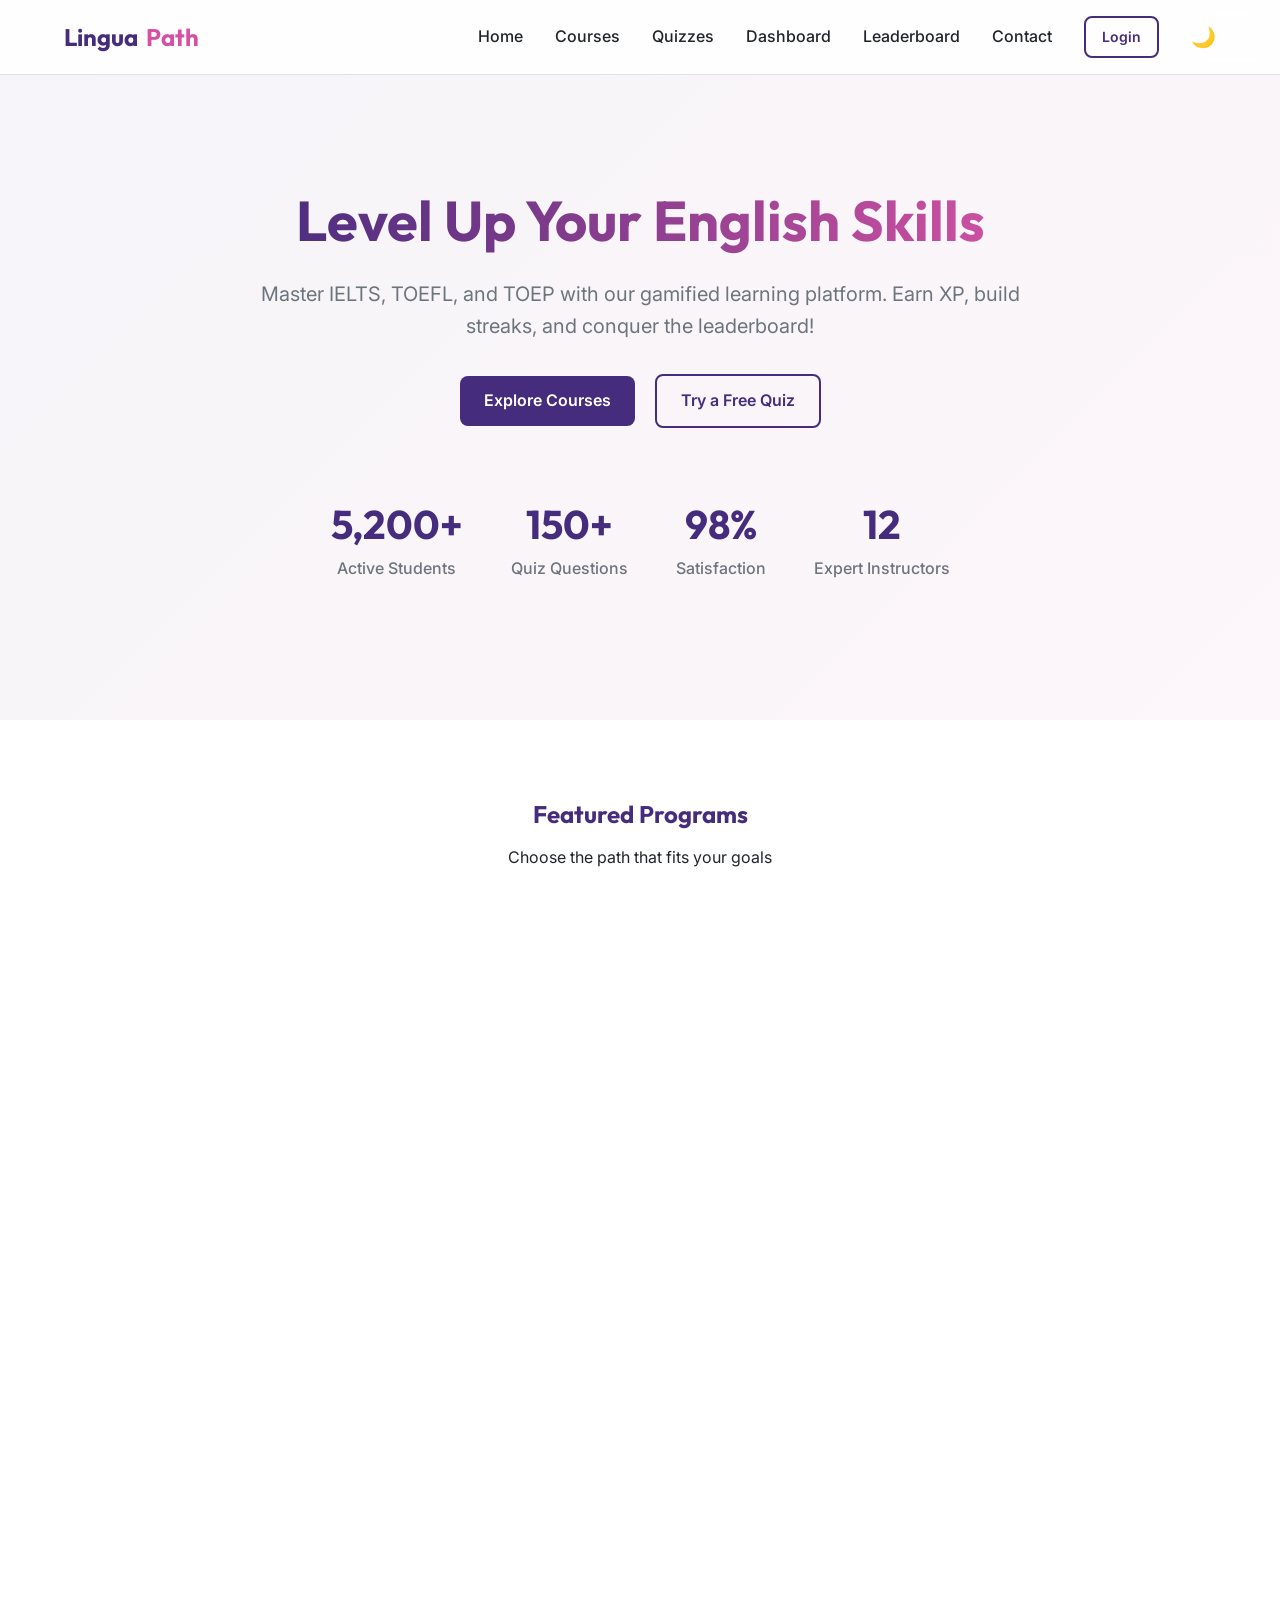
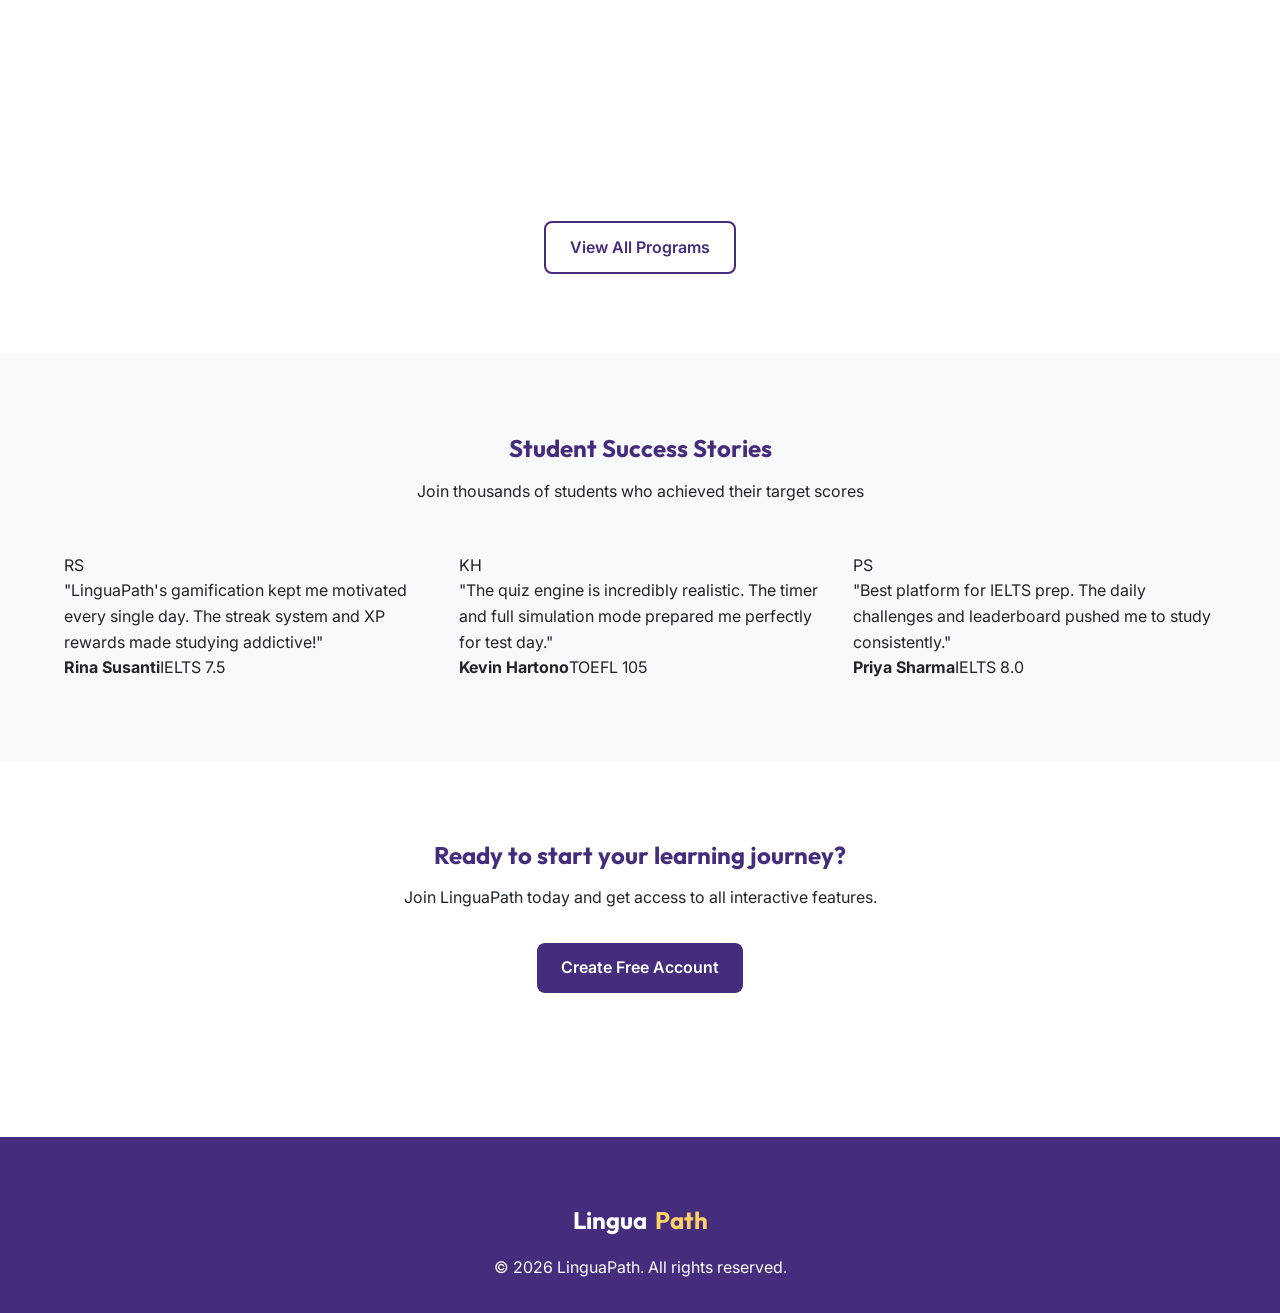
==== index.html @ 5107d932 "first commit" ====
<!DOCTYPE html>
<html lang="en" data-theme="light">
<head>
    <meta charset="UTF-8">
    <meta name="viewport" content="width=device-width, initial-scale=1.0">
    <title>LinguaPath - Master English through Gamification</title>
    <link href="https://fonts.googleapis.com/css2?family=Inter:wght@400;500;600&family=Outfit:wght@600;700;800&display=swap" rel="stylesheet">
    <link rel="stylesheet" href="css/style.css">
    <link rel="stylesheet" href="css/animations.css">
</head>
<body>
    <nav class="navbar">
        <div class="container">
            <a href="index.html" class="logo">Lingua<span>Path</span></a>
            <div class="nav-menu" id="nav-menu">
                <a href="index.html" class="nav-link">Home</a>
                <a href="courses.html" class="nav-link">Courses</a>
                <a href="quiz.html" class="nav-link">Quizzes</a>
                <a href="progress.html" class="nav-link">Dashboard</a>
                <a href="leaderboard.html" class="nav-link">Leaderboard</a>
                <a href="contact.html" class="nav-link">Contact</a>
                <a href="login.html" class="btn btn-outline btn-sm">Login</a>
                <button class="theme-toggle" id="theme-toggle">🌙</button>
            </div>
            <button class="btn btn-outline btn-sm hidden" id="menu-toggle">Menu</button>
        </div>
    </nav>

    <header class="hero">
        <div class="container">
            <div class="hero-content">
                <h1 class="hero-title animate-fade-down">Level Up Your English Skills</h1>
                <p class="hero-subtitle animate-fade-up delay-1">Master IELTS, TOEFL, and TOEP with our gamified learning platform. Earn XP, build streaks, and conquer the leaderboard!</p>
                <div class="hero-actions animate-fade-up delay-2">
                    <a href="courses.html" class="btn btn-primary" style="margin-right: 1rem;">Explore Courses</a>
                    <a href="quiz.html" class="btn btn-outline">Try a Free Quiz</a>
                </div>
            </div>
            <div id="hero-stats" class="hero-stats animate-fade-up delay-3"></div>
        </div>
    </header>

    <section class="section">
        <div class="container">
            <div class="text-center" style="margin-bottom: 3rem;">
                <h2 class="reveal">Featured Programs</h2>
                <p class="reveal">Choose the path that fits your goals</p>
            </div>
            <div id="featured-courses" class="grid"></div>
            <div class="text-center" style="margin-top: 3rem;">
                <a href="courses.html" class="btn btn-outline reveal">View All Programs</a>
            </div>
        </div>
    </section>

    <section class="section" style="background: var(--bg-secondary);">
        <div class="container">
            <div class="text-center" style="margin-bottom: 3rem;">
                <h2 class="reveal">Student Success Stories</h2>
                <p class="reveal">Join thousands of students who achieved their target scores</p>
            </div>
            <div class="grid" id="testimonials-track"></div>
        </div>
    </section>

    <section class="section">
        <div class="container text-center">
            <h2 class="reveal">Ready to start your learning journey?</h2>
            <p class="reveal" style="margin-bottom: 2rem;">Join LinguaPath today and get access to all interactive features.</p>
            <a href="login.html" class="btn btn-primary btn-lg reveal">Create Free Account</a>
        </div>
    </section>

    <footer class="footer">
        <div class="container text-center">
            <a href="index.html" class="logo" style="justify-content: center; margin-bottom: 1rem; color: white;">Lingua<span style="color: #FFD166;">Path</span></a>
            <p>&copy; 2026 LinguaPath. All rights reserved.</p>
        </div>
    </footer>

    <div id="toast-container"></div>

    <script src="js/data.js"></script>
    <script src="js/gamification.js"></script>
    <script src="js/app.js"></script>
</body>
</html>
---- css/style.css ----
:root {
  /* Core Colors */
  --primary: #462C7D;
  --secondary: #831C91;
  --accent: #D552A3;
  --bg-primary: #FFFFFF;
  --bg-secondary: #F8F9FA;
  --bg-tertiary: #E9ECEF;
  --text-primary: #212529;
  --text-secondary: #6C757D;
  --border: #DEE2E6;
  
  /* Gamification Colors */
  --xp-color: #FFD166;
  --streak-color: #EF476F;
  --level-color: #118AB2;
  --success: #06D6A0;
  --danger: #EF476F;
  
  /* Typography */
  --font-body: 'Inter', system-ui, -apple-system, sans-serif;
  --font-heading: 'Outfit', system-ui, -apple-system, sans-serif;
  
  /* Utilities */
  --radius-sm: 4px;
  --radius-md: 8px;
  --radius-lg: 16px;
  --radius-xl: 24px;
  --shadow-sm: 0 2px 4px rgba(0,0,0,0.05);
  --shadow-md: 0 4px 6px rgba(0,0,0,0.1);
  --shadow-lg: 0 10px 15px rgba(70, 44, 125, 0.1);
}

[data-theme="dark"] {
  --primary: #5C3D9F;
  --secondary: #A62EAC;
  --accent: #E86FB8;
  --bg-primary: #121212;
  --bg-secondary: #1E1E1E;
  --bg-tertiary: #2D2D2D;
  --text-primary: #F8F9FA;
  --text-secondary: #ADB5BD;
  --border: #343A40;
  --shadow-lg: 0 10px 15px rgba(0,0,0,0.3);
}

* { margin: 0; padding: 0; box-sizing: border-box; }
body { font-family: var(--font-body); color: var(--text-primary); background: var(--bg-primary); line-height: 1.6; transition: background-color 0.3s, color 0.3s; }
h1, h2, h3, h4, h5, h6 { font-family: var(--font-heading); font-weight: 700; line-height: 1.2; margin-bottom: 1rem; color: var(--primary); }
[data-theme="dark"] h1, [data-theme="dark"] h2, [data-theme="dark"] h3 { color: #fff; }
a { color: var(--accent); text-decoration: none; transition: color 0.3s; }
a:hover { color: var(--primary); }

/* Layout */
.container { width: 100%; max-width: 1200px; margin: 0 auto; padding: 0 1.5rem; }
.section { padding: 5rem 0; }
.text-center { text-align: center; }
.hidden { display: none !important; }

/* Buttons */
.btn { display: inline-flex; align-items: center; justify-content: center; padding: 0.75rem 1.5rem; border-radius: var(--radius-md); font-weight: 600; cursor: pointer; transition: all 0.3s; border: none; font-family: var(--font-body); }
.btn-sm { padding: 0.5rem 1rem; font-size: 0.875rem; }
.btn-primary { background: var(--primary); color: white; }
.btn-primary:hover { background: var(--secondary); transform: translateY(-2px); box-shadow: var(--shadow-md); }
.btn-outline { background: transparent; border: 2px solid var(--primary); color: var(--primary); }
.btn-outline:hover { background: var(--primary); color: white; }
.btn-danger { background: var(--danger); color: white; }

/* Navbar */
.navbar { position: fixed; top: 0; left: 0; width: 100%; padding: 1rem 0; background: rgba(255, 255, 255, 0.9); backdrop-filter: blur(10px); z-index: 1000; border-bottom: 1px solid var(--border); transition: all 0.3s; }
[data-theme="dark"] .navbar { background: rgba(18, 18, 18, 0.9); }
.navbar .container { display: flex; justify-content: space-between; align-items: center; }
.logo { font-family: var(--font-heading); font-size: 1.5rem; font-weight: 700; color: var(--primary); display: flex; align-items: center; gap: 0.5rem; }
.logo span { color: var(--accent); }
.nav-menu { display: flex; gap: 2rem; align-items: center; }
.nav-link { color: var(--text-primary); font-weight: 500; }
.nav-link:hover { color: var(--accent); }
.theme-toggle { background: transparent; border: none; font-size: 1.25rem; cursor: pointer; }

/* Hero */
.hero { padding: 8rem 0 5rem; background: linear-gradient(135deg, rgba(70, 44, 125, 0.05) 0%, rgba(213, 82, 163, 0.05) 100%); min-height: 80vh; display: flex; align-items: center; }
.hero-content { max-width: 800px; margin: 0 auto; text-align: center; }
.hero-title { font-size: 3.5rem; margin-bottom: 1.5rem; background: linear-gradient(to right, var(--primary), var(--accent)); -webkit-background-clip: text; color: transparent; }
.hero-subtitle { font-size: 1.25rem; color: var(--text-secondary); margin-bottom: 2rem; }
.hero-stats { display: flex; justify-content: center; gap: 3rem; margin-top: 4rem; flex-wrap: wrap; }
.hero-stat { display: flex; flex-direction: column; align-items: center; }
.hero-stat-num { font-size: 2.5rem; font-weight: 700; color: var(--primary); font-family: var(--font-heading); }
.hero-stat-label { color: var(--text-secondary); font-weight: 500; }

/* Cards Grid */
.grid { display: grid; grid-template-columns: repeat(auto-fit, minmax(280px, 1fr)); gap: 2rem; }

/* Course Card */
.course-card { background: var(--bg-primary); border-radius: var(--radius-lg); overflow: hidden; border: 1px solid var(--border); box-shadow: var(--shadow-sm); }
.course-img { height: 180px; background-size: cover; background-position: center; position: relative; }
.course-badge { position: absolute; top: 1rem; right: 1rem; background: rgba(0,0,0,0.7); color: white; padding: 0.25rem 0.75rem; border-radius: var(--radius-xl); font-size: 0.875rem; font-weight: 600; backdrop-filter: blur(4px); }
.course-body { padding: 1.5rem; }
.course-title { font-size: 1.25rem; margin-bottom: 0.5rem; }
.course-desc { color: var(--text-secondary); font-size: 0.875rem; margin-bottom: 1rem; display: -webkit-box; -webkit-line-clamp: 2; -webkit-box-orient: vertical; overflow: hidden; }
.course-meta { display: flex; justify-content: space-between; font-size: 0.875rem; color: var(--text-secondary); margin-bottom: 1rem; padding-bottom: 1rem; border-bottom: 1px solid var(--border); }
.course-footer { display: flex; justify-content: space-between; align-items: center; }
.course-price { font-weight: 700; color: var(--primary); font-size: 1.125rem; }

/* Quiz Engine */
.quiz-container { max-width: 900px; margin: 6rem auto 2rem; background: var(--bg-primary); border-radius: var(--radius-lg); box-shadow: var(--shadow-lg); overflow: hidden; border: 1px solid var(--border); }
.quiz-start-screen { padding: 4rem 2rem; text-align: center; }
.quiz-categories { display: flex; justify-content: center; gap: 1.5rem; margin-top: 2rem; flex-wrap: wrap; }
.quiz-cat-btn { padding: 1.5rem; border: 2px solid var(--border); border-radius: var(--radius-lg); background: transparent; cursor: pointer; transition: all 0.3s; width: 150px; display: flex; flex-direction: column; align-items: center; gap: 1rem; }
.quiz-cat-btn:hover { border-color: var(--primary); background: rgba(70, 44, 125, 0.05); transform: translateY(-5px); }
.cat-icon { font-size: 2.5rem; }
.quiz-toolbar { display: flex; justify-content: space-between; padding: 1rem 2rem; background: var(--bg-secondary); border-bottom: 1px solid var(--border); align-items: center; }
.quiz-timer { font-family: monospace; font-size: 1.5rem; font-weight: 700; color: var(--primary); }
.timer-danger { color: var(--danger); animation: pulse 1s infinite; }
.quiz-layout { display: flex; min-height: 400px; }
.quiz-question-panel { flex: 1; padding: 2rem; border-right: 1px solid var(--border); }
.quiz-nav-panel { width: 250px; padding: 2rem; background: var(--bg-secondary); display: flex; flex-wrap: wrap; gap: 0.5rem; align-content: flex-start; }
.question-header { display: flex; justify-content: space-between; margin-bottom: 1.5rem; align-items: center; }
.question-num { font-weight: 600; color: var(--text-secondary); }
.badge-mc { background: #e0f2fe; color: #0284c7; padding: 0.25rem 0.5rem; border-radius: var(--radius-sm); font-size: 0.75rem; font-weight: 600; }
.badge-tf { background: #fef08a; color: #a16207; padding: 0.25rem 0.5rem; border-radius: var(--radius-sm); font-size: 0.75rem; font-weight: 600; }
.badge-fill { background: #fce7f3; color: #be185d; padding: 0.25rem 0.5rem; border-radius: var(--radius-sm); font-size: 0.75rem; font-weight: 600; }
.question-text { font-size: 1.25rem; font-weight: 500; margin-bottom: 2rem; }
.options-grid { display: grid; gap: 1rem; }
.quiz-option { padding: 1rem 1.5rem; text-align: left; background: var(--bg-secondary); border: 2px solid var(--border); border-radius: var(--radius-md); font-size: 1rem; cursor: pointer; transition: all 0.2s; color: var(--text-primary); font-family: var(--font-body); }
.quiz-option:hover { border-color: var(--primary); }
.quiz-option.selected { background: rgba(70, 44, 125, 0.1); border-color: var(--primary); }
.fill-input { width: 100%; padding: 1rem; border: 2px solid var(--border); border-radius: var(--radius-md); font-size: 1.125rem; background: var(--bg-secondary); color: var(--text-primary); }
.fill-input:focus { outline: none; border-color: var(--primary); }
.nav-btn { width: 40px; height: 40px; border-radius: var(--radius-sm); border: 1px solid var(--border); background: var(--bg-primary); cursor: pointer; font-weight: 600; color: var(--text-primary); transition: all 0.2s; }
.nav-btn.answered { background: var(--accent); color: white; border-color: var(--accent); }
.nav-btn.active { border-color: var(--primary); border-width: 2px; transform: scale(1.1); }
.quiz-controls { padding: 1.5rem 2rem; border-top: 1px solid var(--border); display: flex; justify-content: space-between; }
.quiz-results { padding: 4rem 2rem; text-align: center; }
.result-emoji { font-size: 4rem; margin-bottom: 1rem; }
.result-score { font-size: 4rem; font-weight: 800; color: var(--primary); margin: 1rem 0 2rem; }
.result-details { display: flex; justify-content: center; gap: 2rem; margin-bottom: 3rem; }
.result-item { display: flex; flex-direction: column; }
.result-item span { color: var(--text-secondary); font-size: 0.875rem; text-transform: uppercase; letter-spacing: 1px; }
.result-item strong { font-size: 1.5rem; color: var(--text-primary); }

/* Progress Dashboard */
.progress-grid { display: grid; grid-template-columns: 1fr; gap: 2rem; max-width: 1000px; margin: 6rem auto 2rem; }
.pg-stats { display: grid; grid-template-columns: repeat(auto-fit, minmax(200px, 1fr)); gap: 1.5rem; }
.stat-card { background: var(--bg-primary); padding: 1.5rem; border-radius: var(--radius-lg); border: 1px solid var(--border); text-align: center; box-shadow: var(--shadow-sm); }
.stat-icon { font-size: 2.5rem; margin-bottom: 0.5rem; }
.stat-value { font-size: 2rem; font-weight: 700; color: var(--primary); font-family: var(--font-heading); }
.stat-label { color: var(--text-secondary); font-size: 0.875rem; text-transform: uppercase; letter-spacing: 1px; }
.xp-bar { height: 8px; background: var(--bg-tertiary); border-radius: 4px; margin-top: 1rem; overflow: hidden; }
.xp-fill { height: 100%; background: linear-gradient(90deg, var(--accent), var(--primary)); }
.pg-section { background: var(--bg-primary); padding: 2rem; border-radius: var(--radius-lg); border: 1px solid var(--border); box-shadow: var(--shadow-sm); }
.skills-chart { display: grid; gap: 1rem; }
.skill-row { display: flex; align-items: center; gap: 1rem; }
.skill-name { width: 100px; font-weight: 500; }
.skill-bar { flex: 1; height: 24px; background: var(--bg-tertiary); border-radius: var(--radius-sm); overflow: hidden; }
.skill-fill { height: 100%; background: var(--level-color); display: flex; align-items: center; padding-left: 0.5rem; color: white; font-size: 0.75rem; font-weight: bold; }
.weekly-chart { display: flex; align-items: flex-end; justify-content: space-between; height: 200px; padding-top: 2rem; }
.chart-col { display: flex; flex-direction: column; align-items: center; gap: 0.5rem; width: 40px; height: 100%; justify-content: flex-end; }
.chart-bar { width: 100%; background: var(--primary); border-radius: var(--radius-sm) var(--radius-sm) 0 0; position: relative; transition: height 1s ease-out; }
.chart-bar span { position: absolute; top: -25px; left: 50%; transform: translateX(-50%); font-size: 0.75rem; color: var(--text-secondary); font-weight: 600; }
.badge-grid { display: grid; grid-template-columns: repeat(auto-fill, minmax(120px, 1fr)); gap: 1.5rem; text-align: center; }
.badge-item { padding: 1.5rem 1rem; border-radius: var(--radius-lg); border: 2px solid var(--border); }
.badge-item.earned { background: rgba(255, 209, 102, 0.1); border-color: var(--xp-color); }
.badge-item.locked { opacity: 0.5; filter: grayscale(100%); }
.badge-icon { font-size: 3rem; display: block; margin-bottom: 0.5rem; }
.badge-name { font-size: 0.875rem; font-weight: 600; }
.activity-row { display: flex; gap: 1.5rem; padding: 1rem 0; border-bottom: 1px solid var(--border); }
.activity-dot { width: 12px; height: 12px; border-radius: 50%; background: var(--accent); margin-top: 6px; }
.activity-body { flex: 1; }
.activity-meta { text-align: right; font-size: 0.875rem; color: var(--text-secondary); display: flex; flex-direction: column; gap: 0.25rem; }
.activity-xp { color: var(--success); font-weight: 700; }

/* Leaderboard */
.lb-container { max-width: 800px; margin: 6rem auto 2rem; }
.lb-row { display: flex; align-items: center; gap: 1rem; padding: 1rem 1.5rem; background: var(--bg-primary); border: 1px solid var(--border); border-radius: var(--radius-md); margin-bottom: 0.5rem; }
.lb-row.top-three { padding: 1.5rem; transform: scale(1.02); box-shadow: var(--shadow-md); margin-bottom: 1rem; border-color: var(--xp-color); }
.lb-rank { font-size: 1.5rem; font-weight: 700; width: 40px; text-align: center; }
.lb-avatar { width: 48px; height: 48px; border-radius: 50%; background: var(--bg-tertiary); display: flex; align-items: center; justify-content: center; font-weight: 700; color: var(--primary); }
.lb-info { flex: 1; display: flex; flex-direction: column; }
.lb-name { font-weight: 700; font-size: 1.125rem; }
.lb-program { font-size: 0.875rem; color: var(--text-secondary); }
.lb-stats { display: flex; gap: 1.5rem; font-weight: 600; }
.lb-level { padding: 0.25rem 0.75rem; background: var(--primary); color: white; border-radius: var(--radius-xl); font-size: 0.875rem; font-weight: 700; }

/* Toasts */
#toast-container { position: fixed; bottom: 2rem; right: 2rem; z-index: 9999; display: flex; flex-direction: column; gap: 1rem; }
.toast { background: var(--bg-primary); color: var(--text-primary); padding: 1rem 1.5rem; border-radius: var(--radius-md); box-shadow: var(--shadow-lg); font-weight: 600; display: flex; align-items: center; gap: 0.5rem; border-left: 4px solid var(--primary); }
.toast-xp { border-left-color: var(--xp-color); }
.toast-badge { border-left-color: var(--accent); }
.toast-level { border-left-color: var(--level-color); }

/* Pricing */
.price-card { background: var(--bg-primary); padding: 2.5rem; border-radius: var(--radius-lg); border: 1px solid var(--border); text-align: center; position: relative; }
.price-card.popular { border: 2px solid var(--primary); box-shadow: var(--shadow-lg); transform: scale(1.05); }
.popular-tag { position: absolute; top: -12px; left: 50%; transform: translateX(-50%); background: var(--primary); color: white; padding: 0.25rem 1rem; border-radius: var(--radius-xl); font-size: 0.75rem; font-weight: 700; text-transform: uppercase; }
.price-name { font-size: 1.5rem; margin-bottom: 1rem; }
.price-amount { font-size: 2.5rem; font-weight: 700; color: var(--primary); margin-bottom: 2rem; }
.price-amount span { font-size: 1rem; color: var(--text-secondary); font-weight: 400; }
.price-features { list-style: none; margin-bottom: 2rem; text-align: left; }
.price-features li { padding: 0.5rem 0; color: var(--text-secondary); }

/* Footer */
.footer { background: var(--primary); color: white; padding: 4rem 0 2rem; margin-top: 4rem; }
.footer a { color: rgba(255,255,255,0.8); }
.footer a:hover { color: white; }

@media (max-width: 768px) {
  .hero-title { font-size: 2.5rem; }
  .quiz-layout { flex-direction: column; }
  .quiz-nav-panel { width: 100%; border-top: 1px solid var(--border); }
  .nav-menu { display: none; }
  .lb-row { flex-wrap: wrap; }
  .lb-stats { width: 100%; justify-content: flex-start; padding-left: 4rem; }
  .price-card.popular { transform: none; }
}
---- css/animations.css ----
// LinguaPath Animations CSS
@keyframes fadeInUp {
  from { opacity: 0; transform: translateY(30px); }
  to { opacity: 1; transform: translateY(0); }
}
@keyframes fadeInDown {
  from { opacity: 0; transform: translateY(-20px); }
  to { opacity: 1; transform: translateY(0); }
}
@keyframes fadeIn {
  from { opacity: 0; }
  to { opacity: 1; }
}
@keyframes slideInLeft {
  from { opacity: 0; transform: translateX(-40px); }
  to { opacity: 1; transform: translateX(0); }
}
@keyframes slideInRight {
  from { opacity: 0; transform: translateX(40px); }
  to { opacity: 1; transform: translateX(0); }
}
@keyframes scaleIn {
  from { opacity: 0; transform: scale(0.8); }
  to { opacity: 1; transform: scale(1); }
}
@keyframes pulse {
  0%, 100% { transform: scale(1); }
  50% { transform: scale(1.05); }
}
@keyframes glow {
  0%, 100% { box-shadow: 0 0 5px rgba(213, 82, 163, 0.3); }
  50% { box-shadow: 0 0 20px rgba(213, 82, 163, 0.6); }
}
@keyframes shimmer {
  0% { background-position: -200% 0; }
  100% { background-position: 200% 0; }
}
@keyframes float {
  0%, 100% { transform: translateY(0); }
  50% { transform: translateY(-10px); }
}
@keyframes countUp {
  from { opacity: 0; transform: translateY(10px); }
  to { opacity: 1; transform: translateY(0); }
}
@keyframes streakFlame {
  0%, 100% { transform: scale(1) rotate(-2deg); }
  25% { transform: scale(1.1) rotate(2deg); }
  50% { transform: scale(1.05) rotate(-1deg); }
  75% { transform: scale(1.15) rotate(1deg); }
}
@keyframes badgeEarned {
  0% { transform: scale(0) rotate(-180deg); opacity: 0; }
  50% { transform: scale(1.2) rotate(10deg); opacity: 1; }
  100% { transform: scale(1) rotate(0deg); opacity: 1; }
}
@keyframes progressFill {
  from { width: 0; }
}
@keyframes confetti {
  0% { transform: translateY(0) rotate(0deg); opacity: 1; }
  100% { transform: translateY(-200px) rotate(720deg); opacity: 0; }
}
@keyframes toastSlide {
  0% { transform: translateX(120%); opacity: 0; }
  10% { transform: translateX(0); opacity: 1; }
  90% { transform: translateX(0); opacity: 1; }
  100% { transform: translateX(120%); opacity: 0; }
}
@keyframes gradientShift {
  0% { background-position: 0% 50%; }
  50% { background-position: 100% 50%; }
  100% { background-position: 0% 50%; }
}
@keyframes typing {
  from { width: 0; }
  to { width: 100%; }
}
@keyframes blink {
  50% { border-color: transparent; }
}
@keyframes ripple {
  to { transform: scale(4); opacity: 0; }
}

.animate-fade-up { animation: fadeInUp 0.6s ease-out both; }
.animate-fade-down { animation: fadeInDown 0.5s ease-out both; }
.animate-fade { animation: fadeIn 0.5s ease-out both; }
.animate-slide-left { animation: slideInLeft 0.6s ease-out both; }
.animate-slide-right { animation: slideInRight 0.6s ease-out both; }
.animate-scale { animation: scaleIn 0.4s ease-out both; }
.animate-pulse { animation: pulse 2s ease-in-out infinite; }
.animate-glow { animation: glow 2s ease-in-out infinite; }
.animate-float { animation: float 3s ease-in-out infinite; }
.animate-flame { animation: streakFlame 1s ease-in-out infinite; }
.animate-badge { animation: badgeEarned 0.6s ease-out both; }
.animate-toast { animation: toastSlide 4s ease-in-out both; }
.animate-gradient { background-size: 200% 200%; animation: gradientShift 5s ease infinite; }

.delay-1 { animation-delay: 0.1s; }
.delay-2 { animation-delay: 0.2s; }
.delay-3 { animation-delay: 0.3s; }
.delay-4 { animation-delay: 0.4s; }
.delay-5 { animation-delay: 0.5s; }
.delay-6 { animation-delay: 0.6s; }

/* Scroll reveal */
.reveal { opacity: 0; transform: translateY(30px); transition: all 0.6s ease-out; }
.reveal.visible { opacity: 1; transform: translateY(0); }

/* Hover effects */
.hover-lift { transition: transform 0.3s ease, box-shadow 0.3s ease; }
.hover-lift:hover { transform: translateY(-6px); box-shadow: 0 12px 40px rgba(70, 44, 125, 0.15); }

[data-theme="dark"] .hover-lift:hover { box-shadow: 0 12px 40px rgba(213, 82, 163, 0.15); }

/* Loading skeleton */
.skeleton {
  background: linear-gradient(90deg, var(--bg-secondary) 25%, var(--bg-tertiary) 50%, var(--bg-secondary) 75%);
  background-size: 200% 100%;
  animation: shimmer 1.5s infinite;
  border-radius: 8px;
}
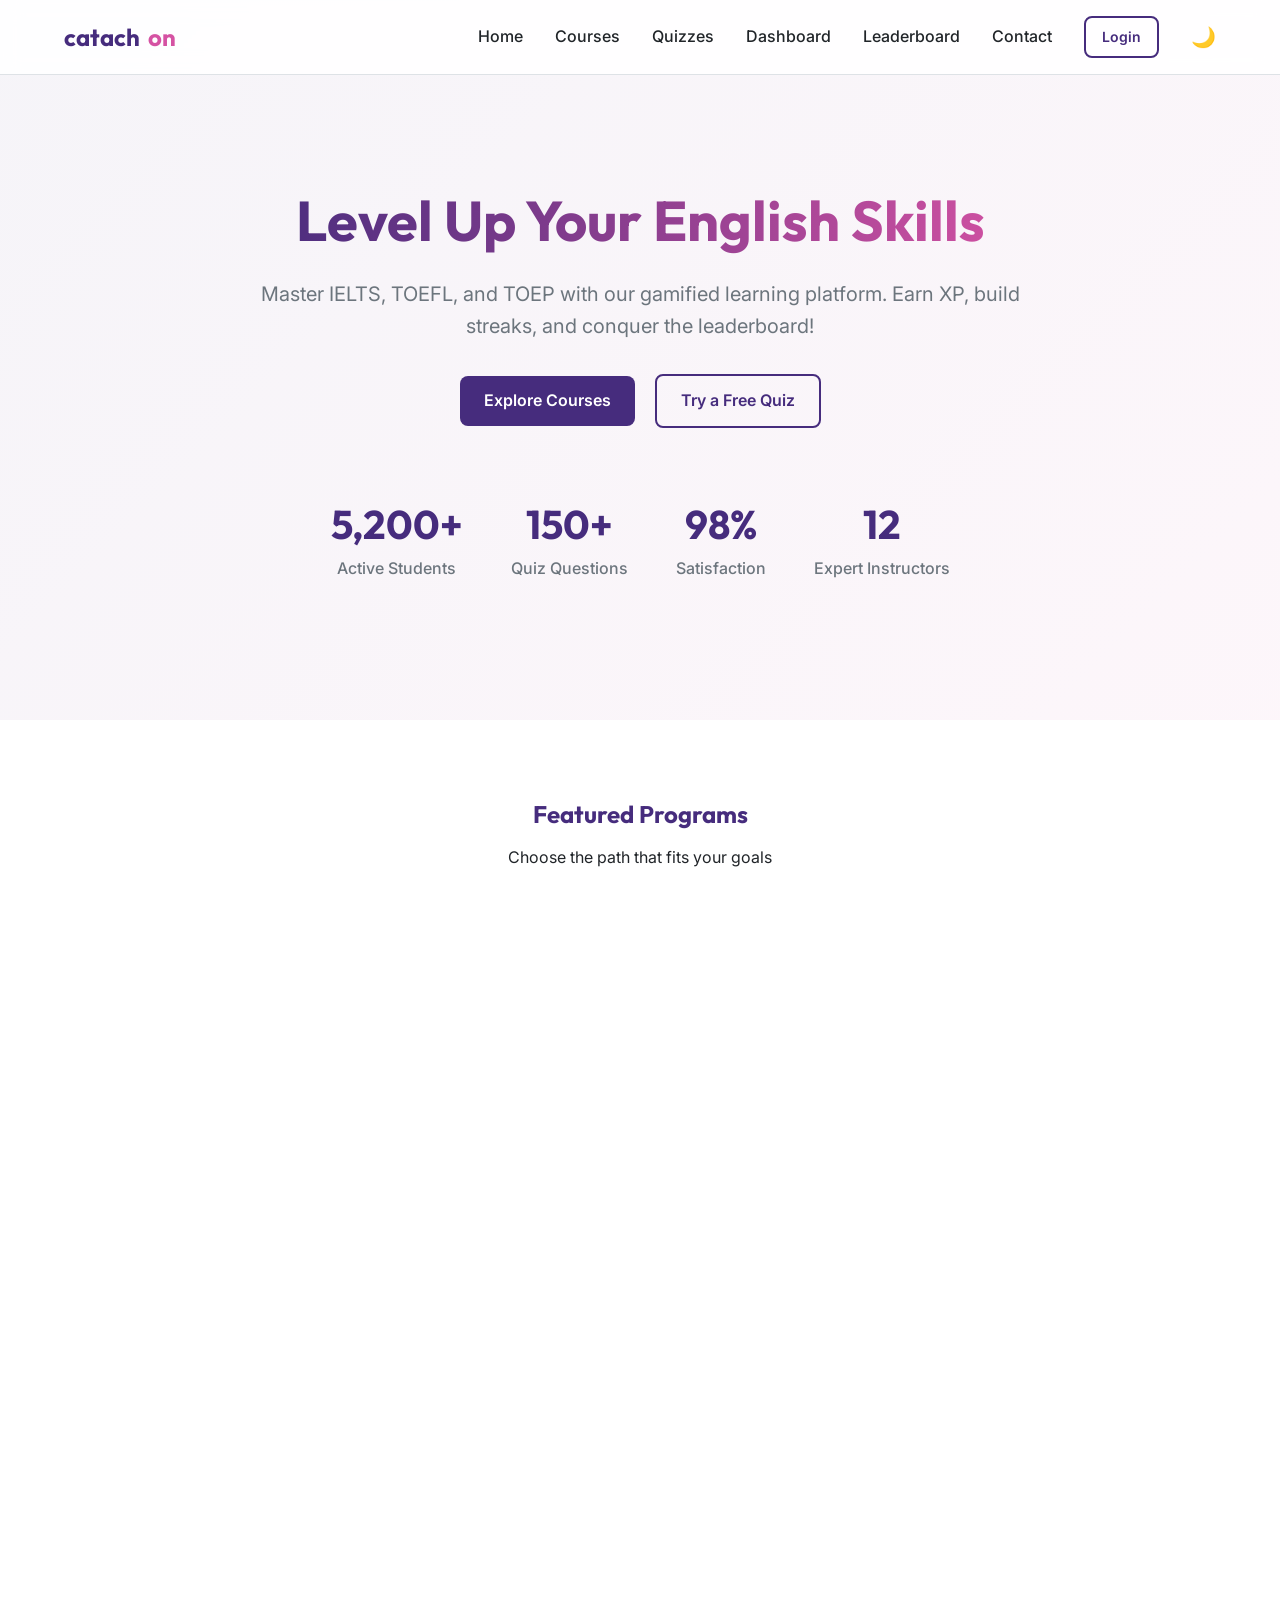
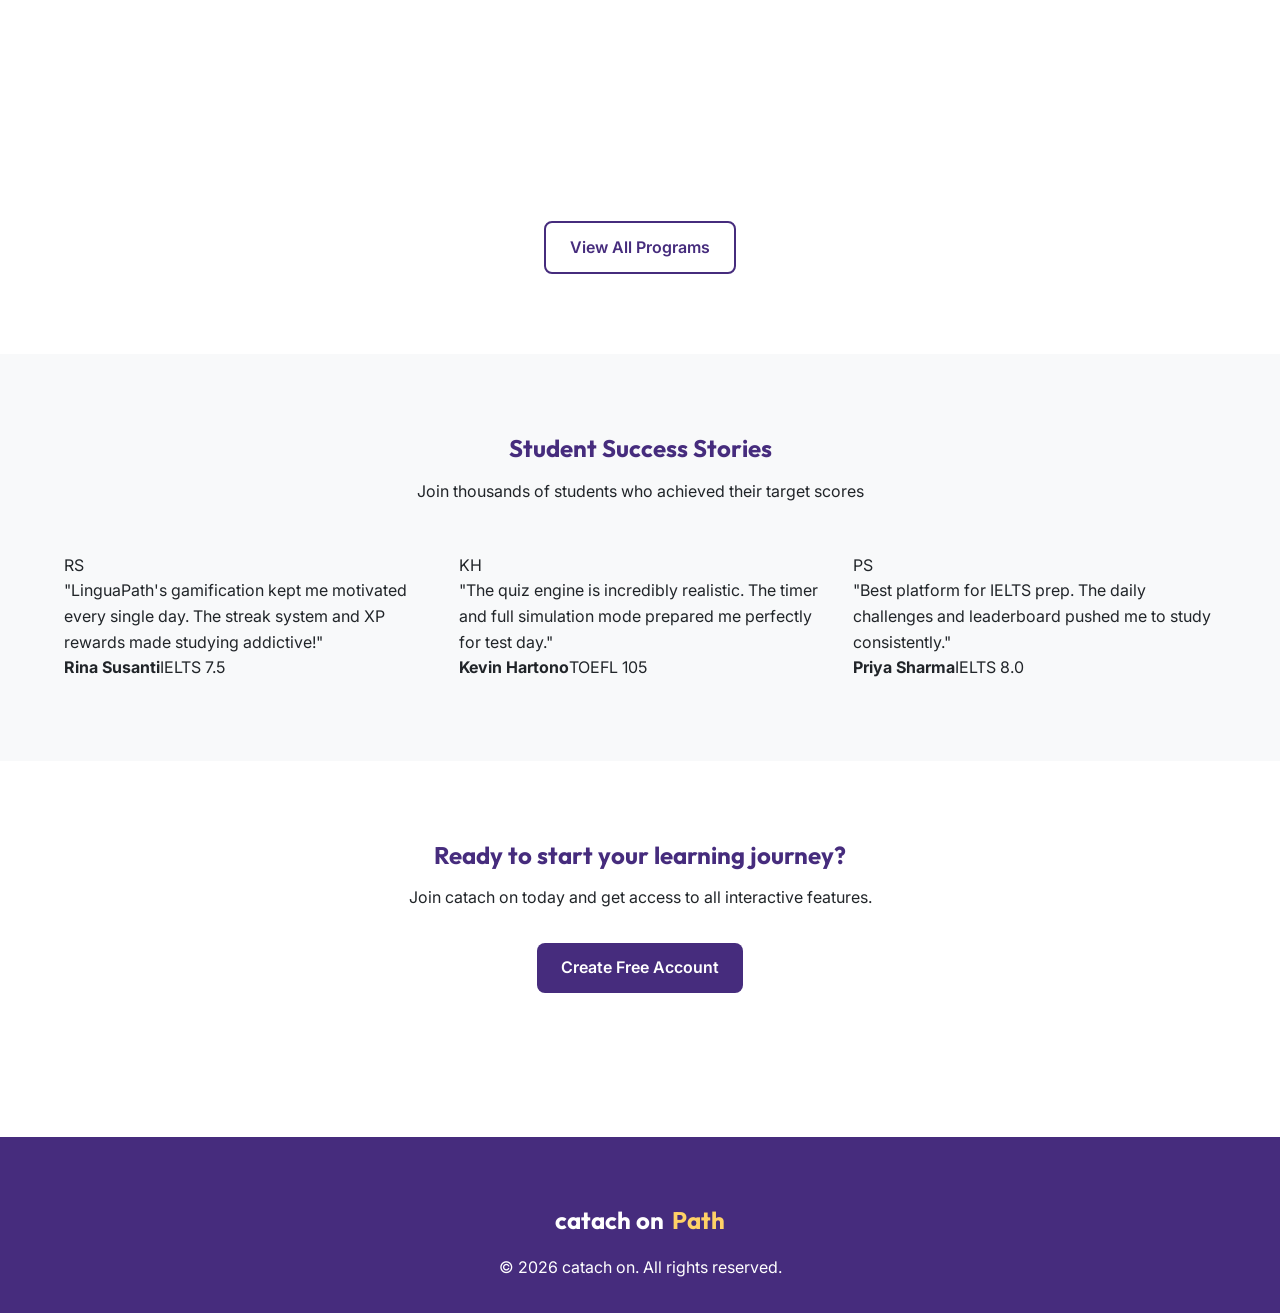
==== commit 154da0d9: "Update index.html" ====
--- a/index.html
+++ b/index.html
@@ -3,7 +3,7 @@
 <head>
     <meta charset="UTF-8">
     <meta name="viewport" content="width=device-width, initial-scale=1.0">
-    <title>LinguaPath - Master English through Gamification</title>
+    <title>catach on - Master English through Gamification</title>
     <link href="https://fonts.googleapis.com/css2?family=Inter:wght@400;500;600&family=Outfit:wght@600;700;800&display=swap" rel="stylesheet">
     <link rel="stylesheet" href="css/style.css">
     <link rel="stylesheet" href="css/animations.css">
@@ -11,7 +11,7 @@
 <body>
     <nav class="navbar">
         <div class="container">
-            <a href="index.html" class="logo">Lingua<span>Path</span></a>
+            <a href="index.html" class="logo">catach <span>on</span></a>
             <div class="nav-menu" id="nav-menu">
                 <a href="index.html" class="nav-link">Home</a>
                 <a href="courses.html" class="nav-link">Courses</a>
@@ -66,15 +66,15 @@
     <section class="section">
         <div class="container text-center">
             <h2 class="reveal">Ready to start your learning journey?</h2>
-            <p class="reveal" style="margin-bottom: 2rem;">Join LinguaPath today and get access to all interactive features.</p>
+            <p class="reveal" style="margin-bottom: 2rem;">Join catach on today and get access to all interactive features.</p>
             <a href="login.html" class="btn btn-primary btn-lg reveal">Create Free Account</a>
         </div>
     </section>
 
     <footer class="footer">
         <div class="container text-center">
-            <a href="index.html" class="logo" style="justify-content: center; margin-bottom: 1rem; color: white;">Lingua<span style="color: #FFD166;">Path</span></a>
-            <p>&copy; 2026 LinguaPath. All rights reserved.</p>
+            <a href="index.html" class="logo" style="justify-content: center; margin-bottom: 1rem; color: white;">catach on<span style="color: #FFD166;">Path</span></a>
+            <p>&copy; 2026 catach on. All rights reserved.</p>
         </div>
     </footer>
 
